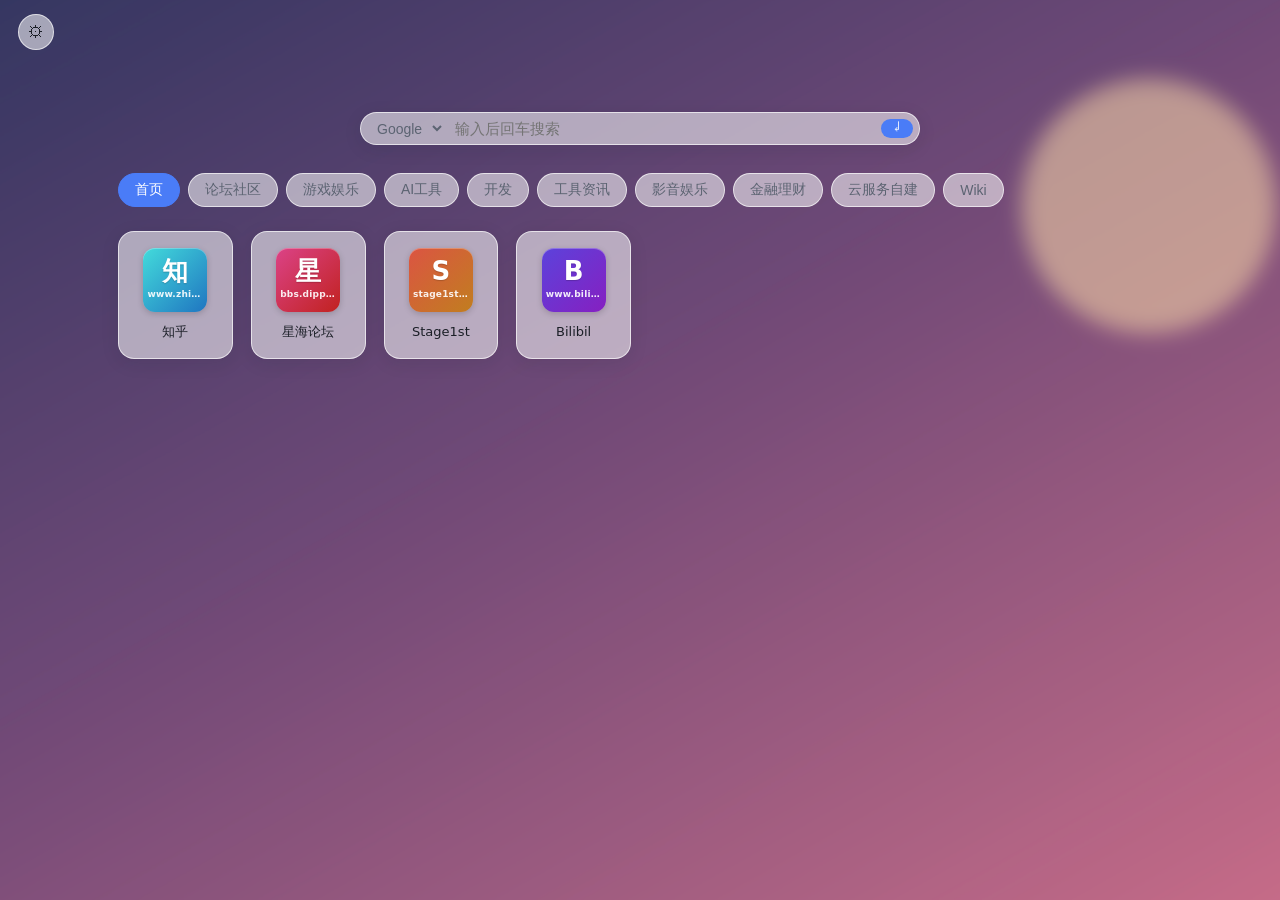
==== index.html @ 1fcb44eb "init: 纯静态个人导航页 原生 HTML + CSS + JavaScript，YAML 作单一数据源，零构建零 CDN。 首页 pinned 大图标、分类标签页、搜索引擎切换、背景与明暗主题， " ====
<!DOCTYPE html>
<html lang="zh-CN" data-theme="light">
<head>
  <meta charset="UTF-8">
  <meta name="viewport" content="width=device-width, initial-scale=1">
  <title>导航</title>
  <link rel="preconnect" href="https://api.iowen.cn">
  <link rel="icon" type="image/svg+xml" href="assets/icon/icon.svg">
  <link rel="icon" type="image/png" sizes="32x32" href="assets/icon/favicon-32x32.png">
  <link rel="icon" href="assets/icon/favicon.ico" sizes="any">
  <link rel="apple-touch-icon" href="assets/icon/apple-touch-icon.png">
  <script>
  /* 首屏绘制前定主题，深色用户不闪白；键与结构须和 js/prefs.js 保持一致 */
  (function () {
    try {
      var s = JSON.parse(localStorage.getItem('nav.settings')) || {};
      var t = s.theme || 'auto';
      if (t === 'auto') t = matchMedia('(prefers-color-scheme: dark)').matches ? 'dark' : 'light';
      document.documentElement.setAttribute('data-theme', t);
    } catch (e) { /* 隐私模式或旧数据：保持 html 上的默认值 */ }
  })();
  </script>
  <link rel="stylesheet" href="css/style.css">
</head>
<body>
  <!-- 背景层：背景图与模糊效果，由 UI 层写入 -->
  <div id="bg-layer" aria-hidden="true"></div>

  <header class="topbar">
    <button id="settings-toggle" class="chip chip--icon" type="button"
            aria-label="打开设置" aria-haspopup="dialog" aria-expanded="false">⚙</button>
  </header>

  <main class="stage">
    <form id="search-form" class="search" autocomplete="off">
      <select id="engine-select" class="engine-select" aria-label="搜索引擎"></select>
      <input id="search-input" class="search-input" type="search" placeholder="输入后回车搜索" aria-label="搜索关键词">
      <button type="submit" class="search-go" aria-label="搜索">↵</button>
    </form>

    <nav id="tabs" class="tabs" aria-label="分类"></nav>
    <!-- 不设 aria-live：切换状态已由 .tab 的 aria-current 表达 -->
    <section id="grid" class="grid"></section>
    <p id="error" class="error" hidden></p>
  </main>

  <!-- 设置浮窗：草稿式编辑，关闭时统一应用 -->
  <div id="settings-overlay" class="overlay" hidden>
    <section id="settings-panel" class="panel" role="dialog" aria-modal="true" aria-labelledby="settings-title">
      <header class="panel-head">
        <h2 id="settings-title">设置</h2>
        <button id="settings-close" class="chip chip--icon" type="button" aria-label="关闭并应用">×</button>
      </header>

      <div class="panel-body">
        <div class="field">
          <span class="field-label">背景</span>
          <div id="settings-bg" class="bg-picker"></div>
        </div>

        <div class="field field--row">
          <span class="field-label">背景模糊</span>
          <label class="switch">
            <input id="settings-blur" type="checkbox">
            <span class="switch-track" aria-hidden="true"><span class="switch-knob"></span></span>
          </label>
        </div>

        <div class="field">
          <span class="field-label">主题</span>
          <div id="settings-theme" class="seg"></div>
        </div>

        <div class="field field--row">
          <span class="field-label">数据维护</span>
          <a class="btn" href="tools/yaml-editor.html" target="_blank" rel="noopener"
             aria-label="打开数据编辑器（新标签页）"
             title="在可视化编辑器里增删改分类与网站；保存后回本页刷新即可生效">打开数据编辑器 ↗</a>
        </div>
      </div>

      <footer class="panel-foot">
        <span class="panel-hint">关闭浮窗后应用配置</span>
        <button id="settings-apply" class="btn btn--primary" type="button">应用并关闭</button>
      </footer>
    </section>
  </div>

  <script defer src="js/vendor/js-yaml.min.js"></script>
  <script defer src="js/icons.js"></script>
  <script defer src="js/data.js"></script>
  <script defer src="js/prefs.js"></script>
  <script defer src="js/ui.js"></script>
  <script defer src="js/app.js"></script>
</body>
</html>
---- css/style.css ----
/* 自制导航 · 样式层
 * 与 JS 的契约：只依赖 ui.js 输出的类名与 html[data-theme]。改观感只动本文件。
 */

:root {
  color-scheme: light; /* 原生控件跟随主题 */
  --bg: #f2f4f8;
  --fg: #1b1f27;
  --fg-dim: #5c6472;
  --card-bg: rgba(255, 255, 255, .55);
  --card-bg-hover: rgba(255, 255, 255, .78);
  --card-bg-solid: rgba(255, 255, 255, .92);
  --card-border: rgba(255, 255, 255, .65);
  --shadow: 0 4px 18px rgba(20, 25, 40, .10);
  --accent: #4a7cf7;
  --radius: 16px;
}

html[data-theme="dark"] {
  color-scheme: dark;
  --bg: #14161c;
  --fg: #e8ebf2;
  --fg-dim: #9aa3b4;
  --card-bg: rgba(30, 34, 44, .55);
  --card-bg-hover: rgba(42, 48, 60, .78);
  --card-bg-solid: rgba(26, 29, 37, .94);
  --card-border: rgba(255, 255, 255, .10);
  --shadow: 0 4px 18px rgba(0, 0, 0, .35);
  --accent: #6f96ff;
}

* { box-sizing: border-box; }

/* tooltip 悬停可能伸出视口，不允许带出横向滚动条 */
html { overflow-x: clip; }

body {
  margin: 0;
  min-height: 100vh;
  background: var(--bg);
  color: var(--fg);
  font: 15px/1.5 system-ui, -apple-system, "Segoe UI", "PingFang SC", "Microsoft YaHei", sans-serif;
  transition: background-color .2s ease;
}

/* ---------- 背景层 ---------- */
#bg-layer {
  position: fixed;
  inset: 0;
  z-index: -1;
  background-position: center;
  background-size: cover;
  background-repeat: no-repeat;
  background-color: var(--bg);
  transition: filter .3s ease;
}

/* 放大一点避免模糊后边缘露白 */
body.bg-blur #bg-layer {
  filter: blur(10px) saturate(115%);
  transform: scale(1.06);
}

/* 背景已整体模糊时，卡片/标签等再各自 backdrop-filter 是对模糊结果的重复采样，纯 GPU 浪费 */
body.bg-blur .site-card,
body.bg-blur .tab,
body.bg-blur .chip,
body.bg-blur .search {
  backdrop-filter: none;
  -webkit-backdrop-filter: none;
}

/* ---------- 顶栏 ---------- */
.topbar {
  display: flex;
  align-items: flex-start;
  padding: 14px 18px;
}

.chip {
  min-width: 36px;
  padding: 6px 12px;
  border: 1px solid var(--card-border);
  border-radius: 999px;
  background: var(--card-bg);
  backdrop-filter: blur(12px);
  -webkit-backdrop-filter: blur(12px);
  color: var(--fg);
  font-size: 14px;
  cursor: pointer;
}
.chip:hover { background: var(--card-bg-hover); }

.chip--icon {
  width: 36px;
  height: 36px;
  padding: 0;
  display: inline-flex;
  align-items: center;
  justify-content: center;
  font-size: 16px;
  line-height: 1;
}

/* ---------- 主体 ---------- */
.stage {
  max-width: 1080px;
  margin: 0 auto;
  padding: 24px 18px 56px;
}

/* ---------- 搜索框 ---------- */
.search {
  display: flex;
  gap: 8px;
  max-width: 560px;
  margin: 24px auto 28px;
  padding: 6px;
  border: 1px solid var(--card-border);
  border-radius: 999px;
  background: var(--card-bg);
  backdrop-filter: blur(14px);
  -webkit-backdrop-filter: blur(14px);
  box-shadow: var(--shadow);
}

.engine-select {
  border: 0;
  background: transparent;
  color: var(--fg-dim);
  font-size: 14px;
  padding: 0 6px;
  outline: none;
}

.search-input {
  flex: 1;
  min-width: 0;
  border: 0;
  background: transparent;
  color: var(--fg);
  font-size: 15px;
  outline: none;
}

.search-go {
  width: 32px;
  border: 0;
  border-radius: 999px;
  background: var(--accent);
  color: #fff;
  cursor: pointer;
}

/* ---------- 标签页 ---------- */
.tabs {
  display: flex;
  flex-wrap: wrap;
  gap: 8px;
  padding-bottom: 4px;
  margin-bottom: 20px;
}

.tab {
  flex: 0 0 auto;
  padding: 7px 16px;
  border: 1px solid var(--card-border);
  border-radius: 999px;
  background: var(--card-bg);
  backdrop-filter: blur(12px);
  -webkit-backdrop-filter: blur(12px);
  color: var(--fg-dim);
  font-size: 14px;
  cursor: pointer;
  white-space: nowrap;
}

.tab[aria-current="true"] {
  background: var(--accent);
  border-color: var(--accent);
  color: #fff;
}

/* ---------- 卡片网格 ---------- */
.grid {
  display: grid;
  grid-template-columns: repeat(auto-fill, minmax(148px, 1fr));
  gap: 14px;
}

.grid--pinned {
  grid-template-columns: repeat(auto-fill, minmax(104px, 1fr));
  gap: 18px;
}

.site-card {
  display: flex;
  flex-direction: column;
  align-items: center;
  gap: 10px;
  padding: 16px 10px;
  border: 1px solid var(--card-border);
  border-radius: var(--radius);
  background: var(--card-bg);
  backdrop-filter: blur(14px) saturate(140%);
  -webkit-backdrop-filter: blur(14px) saturate(140%);
  box-shadow: var(--shadow);
  color: var(--fg);
  text-decoration: none;
  position: relative;
  transition: transform .15s ease, background-color .15s ease;
}

.site-card:hover {
  transform: translateY(-3px);
  background: var(--card-bg-hover);
}

.site-icon {
  display: flex;
  align-items: center;
  justify-content: center;
  width: 32px;
  height: 32px;
}

.site-card--pinned .site-icon { width: 64px; height: 64px; }

.site-icon img {
  max-width: 100%;
  max-height: 100%;
  object-fit: contain;
}

/* 字母兜底：按 host 哈希的稳定渐变色 */
.site-tile {
  display: flex;
  flex-direction: column;
  align-items: center;
  justify-content: center;
  width: 100%;
  height: 100%;
  padding: 4px;
  border-radius: 12px;
  background: linear-gradient(135deg,
              hsl(var(--tile-hue, 220) 68% 56%),
              hsl(var(--tile-hue2, 250) 72% 44%));
  color: #fff;
  font-weight: 700;
  text-align: center;
  overflow: hidden;
  box-shadow: inset 0 1px 0 rgba(255, 255, 255, .28),
              0 2px 6px rgba(0, 0, 0, .18);
}

.site-tile__char {
  font-size: 17px;
  line-height: 1;
  text-shadow: 0 1px 1px rgba(0, 0, 0, .18);
}

.site-card--pinned .site-tile__char { font-size: 26px; }

/* 域名小字仅 64px 大图标有空间显示 */
.site-tile__sub {
  display: none;
  max-width: 100%;
  margin-top: 4px;
  font-size: 9px;
  font-weight: 600;
  letter-spacing: .2px;
  opacity: .9;
  white-space: nowrap;
  overflow: hidden;
  text-overflow: ellipsis;
}

.site-card--pinned .site-tile__sub { display: block; }

.site-name {
  max-width: 100%;
  font-size: 13px;
  color: var(--fg);
  text-align: center;
  overflow: hidden;
  text-overflow: ellipsis;
  white-space: nowrap;
}

/* 站点说明 tooltip：悬停/聚焦时浮于卡片上方 */
.site-tip {
  position: absolute;
  left: 50%;
  bottom: calc(100% + 8px);
  /* 必须显式给宽：绝对定位默认收缩，会导致文字竖排成一长条 */
  width: max-content;
  max-width: min(220px, 70vw);
  padding: 6px 10px;
  border: 1px solid var(--card-border);
  border-radius: 10px;
  background: var(--card-bg-solid);
  box-shadow: var(--shadow);
  color: var(--fg);
  font-size: 12px;
  line-height: 1.45;
  text-align: center;
  white-space: normal;
  display: none;
  pointer-events: none;
  opacity: 0;
  transform: translateX(-50%) translateY(4px);
  /* 旧浏览器不认 allow-discrete 会丢弃整条简写，故先写基础过渡再覆盖 */
  transition: opacity .15s ease, transform .15s ease;
  transition: opacity .15s ease, transform .15s ease, display .15s allow-discrete;
  z-index: 5;
}

.site-card:hover .site-tip,
.site-card:focus-within .site-tip {
  display: block;
  opacity: 1;
  transform: translateX(-50%) translateY(0);
}

/* display 翻转时的过渡起点；不支持时退化为直接显隐 */
@starting-style {
  .site-card:hover .site-tip,
  .site-card:focus-within .site-tip {
    opacity: 0;
    transform: translateX(-50%) translateY(4px);
  }
}

.empty {
  grid-column: 1 / -1;
  color: var(--fg-dim);
  font-size: 14px;
}

.error {
  margin-top: 24px;
  padding: 12px 16px;
  border: 1px solid #e05263;
  border-radius: 12px;
  background: rgba(224, 82, 99, .12);
  color: #e05263;
  font-size: 14px;
}

/* ---------- 设置浮窗 ---------- */
.overlay {
  position: fixed;
  inset: 0;
  z-index: 50;
  display: flex;
  align-items: flex-start;
  justify-content: center;
  padding: 8vh 16px 16px;
  background: rgba(10, 12, 18, .45);
  backdrop-filter: blur(2px);
  -webkit-backdrop-filter: blur(2px);
}

.overlay[hidden] { display: none; }

.panel {
  width: 100%;
  max-width: 420px;
  max-height: 80vh;
  display: flex;
  flex-direction: column;
  border: 1px solid var(--card-border);
  border-radius: 18px;
  background: var(--card-bg-solid);
  box-shadow: 0 12px 40px rgba(0, 0, 0, .28);
  overflow: hidden;
}

.panel-head {
  display: flex;
  align-items: center;
  justify-content: space-between;
  padding: 14px 16px;
  border-bottom: 1px solid var(--card-border);
}

.panel-head h2 { margin: 0; font-size: 16px; font-weight: 600; }

.panel-body {
  display: flex;
  flex-direction: column;
  gap: 20px;
  padding: 18px 16px;
  overflow-y: auto;
}

.field { display: flex; flex-direction: column; gap: 10px; }

.field--row { flex-direction: row; align-items: center; justify-content: space-between; }

.field-label { font-size: 13px; color: var(--fg-dim); }

.bg-picker {
  display: grid;
  grid-template-columns: repeat(auto-fill, minmax(88px, 1fr));
  gap: 10px;
}

.bg-thumb {
  height: 56px;
  border: 2px solid transparent;
  border-radius: 10px;
  background-size: cover;
  background-position: center;
  background-color: var(--card-border);
  cursor: pointer;
}

.bg-thumb[aria-current="true"] { border-color: var(--accent); }

.bg-hint { margin: 0; color: var(--fg-dim); font-size: 13px; }

/* 开关 */
.switch { display: inline-flex; align-items: center; cursor: pointer; }
.switch input { position: absolute; opacity: 0; width: 0; height: 0; }

.switch-track {
  position: relative;
  display: inline-block;
  width: 42px;
  height: 24px;
  border-radius: 999px;
  background: var(--card-border);
  transition: background-color .18s ease;
}

.switch-knob {
  position: absolute;
  top: 3px;
  left: 3px;
  width: 18px;
  height: 18px;
  border-radius: 50%;
  background: #fff;
  box-shadow: 0 1px 3px rgba(0, 0, 0, .3);
  transition: transform .18s ease;
}

.switch input:checked + .switch-track { background: var(--accent); }
.switch input:checked + .switch-track .switch-knob { transform: translateX(18px); }
.switch input:focus-visible + .switch-track { outline: 2px solid var(--accent); outline-offset: 2px; }

/* 主题分段控件 */
.seg {
  display: inline-flex;
  padding: 3px;
  border: 1px solid var(--card-border);
  border-radius: 999px;
  background: var(--card-bg);
}

.seg-item {
  padding: 6px 14px;
  border: 0;
  border-radius: 999px;
  background: transparent;
  color: var(--fg-dim);
  font-size: 13px;
  cursor: pointer;
}

.seg-item[aria-pressed="true"] { background: var(--accent); color: #fff; }

.panel-foot {
  display: flex;
  align-items: center;
  justify-content: space-between;
  gap: 12px;
  padding: 12px 16px;
  border-top: 1px solid var(--card-border);
}

.panel-hint { font-size: 12px; color: var(--fg-dim); }

.btn {
  padding: 8px 16px;
  border: 1px solid var(--card-border);
  border-radius: 999px;
  background: var(--card-bg);
  color: var(--fg);
  font-size: 14px;
  cursor: pointer;
}

.btn--primary {
  border-color: var(--accent);
  background: var(--accent);
  color: #fff;
}

/* 自定义控件默认没有 UA 焦点环，玻璃底上几乎看不见，键盘用户需要显式焦点 */
.tab:focus-visible,
.chip:focus-visible,
.search-go:focus-visible,
.bg-thumb:focus-visible,
.seg-item:focus-visible,
.btn:focus-visible,
.site-card:focus-visible {
  outline: 2px solid var(--accent);
  outline-offset: 2px;
}

/* ---------- 响应式 ---------- */
@media (max-width: 640px) {
  .stage { padding: 16px 12px 48px; }
  .grid { grid-template-columns: repeat(auto-fill, minmax(104px, 1fr)); gap: 10px; }
  .grid--pinned { grid-template-columns: repeat(3, 1fr); }
  .site-card { padding: 12px 8px; }
  .site-card--pinned .site-icon { width: 52px; height: 52px; }
  .overlay { padding: 4vh 12px 12px; }
  .panel { max-height: 88vh; }
}

/* 不支持 backdrop-filter 时降级为半透明纯色，保证可读性 */
@supports not ((backdrop-filter: blur(1px)) or (-webkit-backdrop-filter: blur(1px))) {
  .site-card, .tab, .chip, .search { background: var(--card-bg-hover); }
  .panel { background: var(--card-bg-solid); }
}
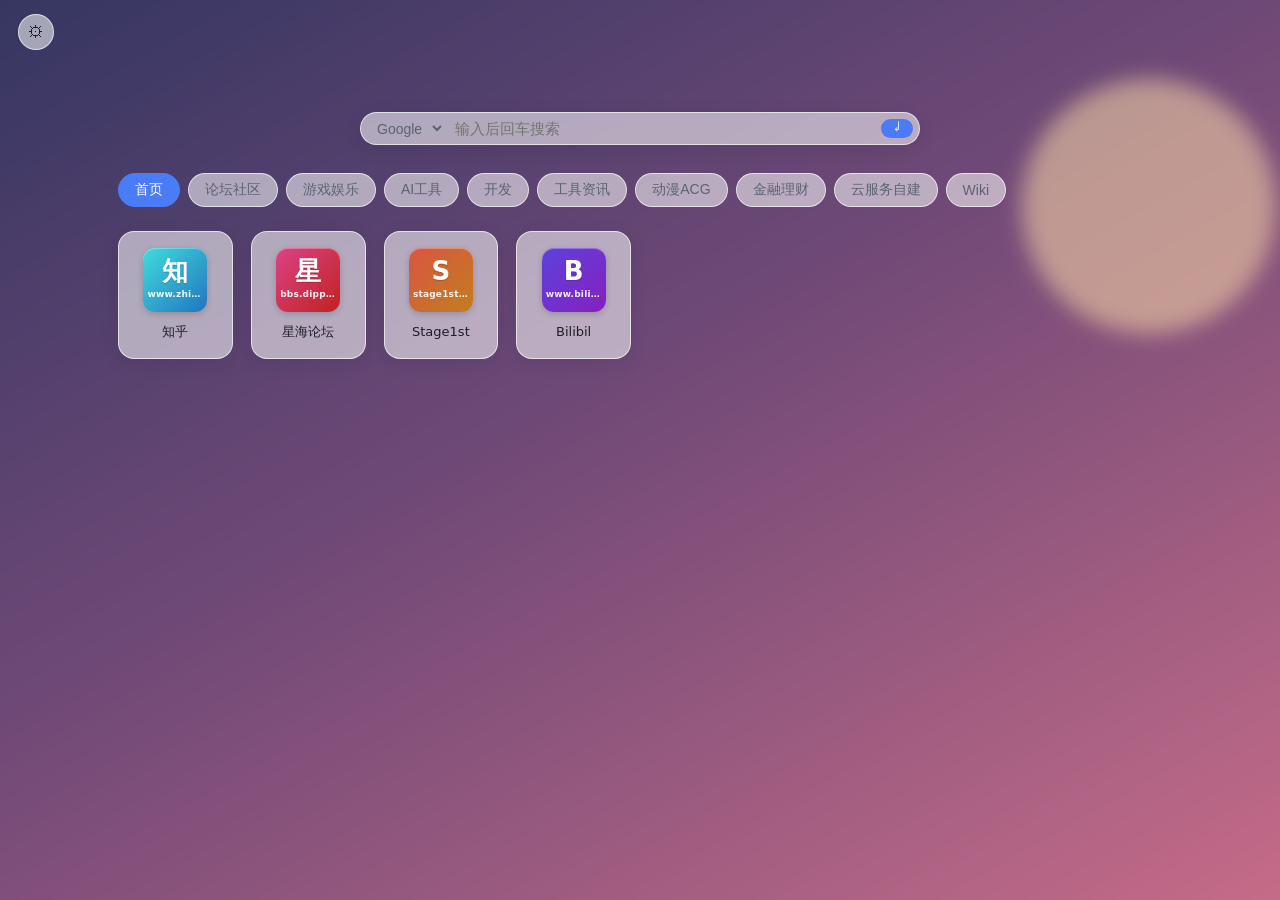
==== commit af1a817b: "feat: 滚轮切分类（FR-7.3），AI工具分类补 6 个绘画站 - #stage 上接管纵向滚轮，阈值累积 40px + 停歇锁定 220ms，防一次惯性连跳 - deltaMode 归一化成像" ====
--- a/index.html
+++ b/index.html
@@ -31,7 +31,7 @@
             aria-label="打开设置" aria-haspopup="dialog" aria-expanded="false">⚙</button>
   </header>
 
-  <main class="stage">
+  <main id="stage" class="stage">
     <form id="search-form" class="search" autocomplete="off">
       <select id="engine-select" class="engine-select" aria-label="搜索引擎"></select>
       <input id="search-input" class="search-input" type="search" placeholder="输入后回车搜索" aria-label="搜索关键词">
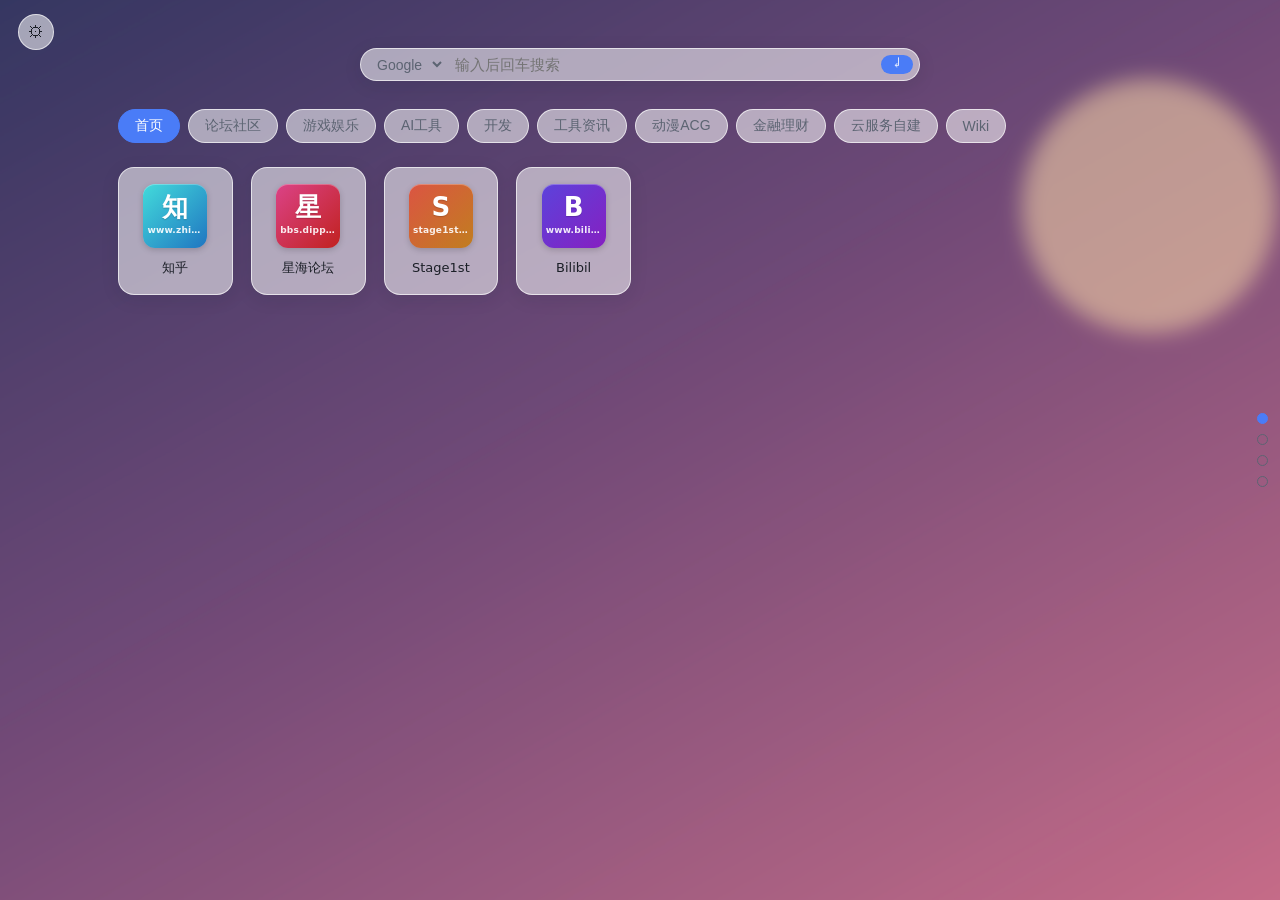
==== commit c091ccf3: "feat: 四页翻页 + 大盘云图 + 天气预报 + 台风嵌入；v1.7 流畅度走查 桌面端由单页扩展为四页 deck（滚轮/键盘/圆点整页翻动，移动端退化长页）： - FR-11 翻页层 deck." ====
--- a/index.html
+++ b/index.html
@@ -5,6 +5,7 @@
   <meta name="viewport" content="width=device-width, initial-scale=1">
   <title>导航</title>
   <link rel="preconnect" href="https://api.iowen.cn">
+  <link rel="preconnect" href="https://gateway.jrj.com">
   <link rel="icon" type="image/svg+xml" href="assets/icon/icon.svg">
   <link rel="icon" type="image/png" sizes="32x32" href="assets/icon/favicon-32x32.png">
   <link rel="icon" href="assets/icon/favicon.ico" sizes="any">
@@ -31,17 +32,74 @@
             aria-label="打开设置" aria-haspopup="dialog" aria-expanded="false">⚙</button>
   </header>
 
-  <main id="stage" class="stage">
-    <form id="search-form" class="search" autocomplete="off">
-      <select id="engine-select" class="engine-select" aria-label="搜索引擎"></select>
-      <input id="search-input" class="search-input" type="search" placeholder="输入后回车搜索" aria-label="搜索关键词">
-      <button type="submit" class="search-go" aria-label="搜索">↵</button>
-    </form>
+  <!-- 翻页圆点：由 js/deck.js 按页构建；仅桌面显示 -->
+  <nav id="dots" class="dots" aria-label="页面切换"></nav>
 
-    <nav id="tabs" class="tabs" aria-label="分类"></nav>
-    <!-- 不设 aria-live：切换状态已由 .tab 的 aria-current 表达 -->
-    <section id="grid" class="grid"></section>
-    <p id="error" class="error" hidden></p>
+  <main id="deck" class="deck">
+    <!-- 第 1 页 · 导航 -->
+    <section class="page page--nav" aria-label="网站导航" data-page="nav">
+      <div class="page__scroll" data-scroll>
+        <div id="stage" class="stage">
+          <form id="search-form" class="search" autocomplete="off">
+            <select id="engine-select" class="engine-select" aria-label="搜索引擎"></select>
+            <input id="search-input" class="search-input" type="search" placeholder="输入后回车搜索" aria-label="搜索关键词">
+            <button type="submit" class="search-go" aria-label="搜索">↵</button>
+          </form>
+
+          <nav id="tabs" class="tabs" aria-label="分类"></nav>
+          <!-- 不设 aria-live：切换状态已由 .tab 的 aria-current 表达 -->
+          <section id="grid" class="grid"></section>
+          <p id="error" class="error" hidden></p>
+        </div>
+      </div>
+    </section>
+
+    <!-- 第 2 页 · 大盘云图（数据取自金融界行情网关，见 js/market.js） -->
+    <section class="page page--market" aria-label="大盘云图" data-page="market">
+      <header class="page-head">
+        <h2 class="page-title">大盘云图</h2>
+        <nav id="market-tabs" class="tabs tabs--dim" aria-label="云图维度"></nav>
+        <span id="market-legend" class="legend" aria-hidden="true"></span>
+        <span id="market-time" class="page-meta"></span>
+        <a class="chip" href="https://summary.jrj.com.cn/dataCenter/dpyt/" target="_blank" rel="noreferrer noopener"
+           title="数据源：金融界 · 大盘云图">源站 ↗</a>
+      </header>
+      <div id="market" class="tm">
+        <p id="market-status" class="tm-status">加载中…</p>
+      </div>
+      <p id="market-error" class="error" hidden></p>
+      <div id="market-tip" class="tm-tip" role="tooltip" hidden></div>
+    </section>
+
+    <!-- 第 3 页 · 天气预报（数据源：Open-Meteo 匿名只读接口，见 js/weather.js） -->
+    <section class="page page--weather" aria-label="天气预报" data-page="weather">
+      <header class="page-head">
+        <h2 class="page-title">天气</h2>
+        <nav id="wx-tabs" class="tabs tabs--city" aria-label="天气城市"></nav>
+        <span id="weather-meta" class="page-meta"></span>
+        <button id="weather-refresh" class="chip" type="button" title="立即重新取数">刷新</button>
+      </header>
+      <div id="weather" class="wx" data-scroll>
+        <p id="weather-status" class="wx-status">加载中…</p>
+        <!-- 状态行必须留在网格外：每次渲染会整体重建 #weather-grid -->
+        <div id="weather-grid" class="wx-grid"></div>
+      </div>
+      <p id="weather-error" class="error" hidden></p>
+    </section>
+
+    <!-- 第 4 页 · 台风路径与警报（浙江省水利厅台风系统） -->
+    <section class="page page--typhoon" aria-label="台风路径与警报" data-page="typhoon">
+      <header class="page-head">
+        <h2 class="page-title">台风路径与警报</h2>
+        <span class="page-hint">地图内的滚轮归地图本身；翻页请用右侧圆点或 ↑ ↓</span>
+        <a class="chip" href="https://typhoon.slt.zj.gov.cn/" target="_blank" rel="noreferrer noopener"
+           title="数据源：浙江省水利厅 台风路径实时发布系统">新窗口打开 ↗</a>
+      </header>
+      <div class="embed">
+        <!-- src 由 js/ui.js 在首次进入本页时写入，避免打开导航页就拉一个重型 SPA -->
+        <iframe id="typhoon-frame" class="embed-frame" title="浙江省水利厅台风路径实时发布系统"></iframe>
+      </div>
+    </section>
   </main>
 
   <!-- 设置浮窗：草稿式编辑，关闭时统一应用 -->
@@ -90,6 +148,10 @@
   <script defer src="js/icons.js"></script>
   <script defer src="js/data.js"></script>
   <script defer src="js/prefs.js"></script>
+  <script defer src="js/treemap.js"></script>
+  <script defer src="js/market.js"></script>
+  <script defer src="js/weather.js"></script>
+  <script defer src="js/deck.js"></script>
   <script defer src="js/ui.js"></script>
   <script defer src="js/app.js"></script>
 </body>
--- a/css/style.css
+++ b/css/style.css
@@ -14,6 +14,8 @@
   --shadow: 0 4px 18px rgba(20, 25, 40, .10);
   --accent: #4a7cf7;
   --radius: 16px;
+  --tm-bg: #d9dde6;
+  --tm-ind-bg: rgba(255, 255, 255, .5);
 }
 
 html[data-theme="dark"] {
@@ -27,6 +29,8 @@
   --card-border: rgba(255, 255, 255, .10);
   --shadow: 0 4px 18px rgba(0, 0, 0, .35);
   --accent: #6f96ff;
+  --tm-bg: #0d0f14;
+  --tm-ind-bg: rgba(255, 255, 255, .07);
 }
 
 * { box-sizing: border-box; }
@@ -65,7 +69,10 @@
 body.bg-blur .site-card,
 body.bg-blur .tab,
 body.bg-blur .chip,
-body.bg-blur .search {
+body.bg-blur .search,
+body.bg-blur .wx-now,
+body.bg-blur .wx-air,
+body.bg-blur .wx-day {
   backdrop-filter: none;
   -webkit-backdrop-filter: none;
 }
@@ -500,6 +507,7 @@
 
 /* 自定义控件默认没有 UA 焦点环，玻璃底上几乎看不见，键盘用户需要显式焦点 */
 .tab:focus-visible,
+.dot:focus-visible,
 .chip:focus-visible,
 .search-go:focus-visible,
 .bg-thumb:focus-visible,
@@ -508,6 +516,339 @@
 .site-card:focus-visible {
   outline: 2px solid var(--accent);
   outline-offset: 2px;
+}
+
+/* ---------- 分页 deck ----------
+ * 基线（手机 / 触屏）：.deck 与 .page 都是普通文档流，行为与单页时代一致。
+ * 桌面端的 fixed + transform 布局见文末媒体查询。 */
+.deck { display: block; }
+
+.page {
+  display: flex;
+  flex-direction: column;
+  min-height: 100vh;
+}
+
+.page__scroll { flex: 1 1 auto; }
+
+.page-head {
+  display: flex;
+  flex-wrap: wrap;
+  align-items: center;
+  gap: 10px 14px;
+  padding: 14px 18px;
+}
+
+.page-title { margin: 0; font-size: 16px; font-weight: 600; }
+
+.page-meta { font-size: 12px; color: var(--fg-dim); white-space: nowrap; }
+
+/* 提示的是滚轮翻页，触屏上不存在该手势 */
+.page-hint { display: none; font-size: 12px; color: var(--fg-dim); }
+
+.dots {
+  position: fixed;
+  top: 50%;
+  right: 12px;
+  transform: translateY(-50%);
+  display: none;
+  flex-direction: column;
+  gap: 10px;
+  z-index: 30;
+}
+
+.dot {
+  width: 11px;
+  height: 11px;
+  padding: 0;
+  border: 1px solid var(--fg-dim);
+  border-radius: 50%;
+  background: transparent;
+  cursor: pointer;
+}
+
+.dot[aria-current="true"] { border-color: var(--accent); background: var(--accent); }
+.dot:hover { border-color: var(--accent); }
+
+/* ---------- 第 2 页 · 大盘云图 ---------- */
+.tabs--dim { margin: 0; padding: 0; }
+.tabs--dim .tab { padding: 5px 12px; font-size: 13px; }
+
+.legend {
+  display: flex;
+  /* 不许压缩：色块一旦被压扁，9 档刻度文字会叠到右侧的时间戳上 */
+  flex: 0 0 auto;
+  overflow: hidden;
+  border: 1px solid var(--card-border);
+  border-radius: 8px;
+  font-size: 10px;
+  line-height: 1.4;
+}
+
+.legend-band {
+  flex: 0 0 auto;
+  min-width: 34px;
+  padding: 2px 4px;
+  color: #fff;
+  text-align: center;
+  text-shadow: 0 1px 1px rgba(0, 0, 0, .5);
+}
+
+.tm {
+  position: relative;
+  flex: 1 1 auto;
+  min-height: 68vh;
+  margin: 0 18px 18px;
+  border: 1px solid var(--card-border);
+  border-radius: var(--radius);
+  background: var(--tm-bg);
+  overflow: hidden;
+}
+
+.tm-layer { position: absolute; inset: 0; }
+
+.tm-ind,
+.tm-grp,
+.tm-leaf {
+  position: absolute;
+  top: 0;
+  left: 0;
+  overflow: hidden;
+}
+
+.tm-ind { border-radius: 10px; background: var(--tm-ind-bg); }
+
+.tm-ind__bar,
+.tm-grp__bar {
+  position: absolute;
+  top: 0;
+  left: 0;
+  right: 0;
+  padding: 0 7px;
+  color: var(--fg);
+  white-space: nowrap;
+  overflow: hidden;
+  text-overflow: ellipsis;
+}
+
+.tm-ind__bar { font-size: 12px; font-weight: 600; }
+.tm-grp__bar { font-size: 11px; color: var(--fg-dim); }
+
+.tm-leaf {
+  display: flex;
+  flex-direction: column;
+  align-items: center;
+  justify-content: center;
+  border-radius: 4px;
+  color: #fff;
+  text-shadow: 0 1px 1px rgba(0, 0, 0, .45);
+  cursor: default;
+}
+
+.tm-leaf__n, .tm-leaf__v {
+  max-width: 100%;
+  padding: 0 2px;
+  overflow: hidden;
+  white-space: nowrap;
+  text-overflow: ellipsis;
+}
+
+.tm-leaf__n { font-size: 11px; line-height: 1.2; }
+.tm-leaf__v { font-size: 10px; line-height: 1.2; opacity: .92; }
+
+/* 文字按格子尺寸分级显隐：小格子只上色不排字，避免整页糊成噪点 */
+.tm-leaf__n, .tm-leaf__v { display: none; }
+.tm-leaf--named .tm-leaf__n { display: block; }
+.tm-leaf--named.tm-leaf--valued .tm-leaf__n { font-size: 12px; }
+.tm-leaf--valued .tm-leaf__v { display: block; }
+
+.tm-leaf:hover { outline: 2px solid #fff; outline-offset: -2px; }
+
+.tm-status {
+  position: absolute;
+  inset: 0;
+  display: grid;
+  place-items: center;
+  margin: 0;
+  color: var(--fg-dim);
+  font-size: 14px;
+}
+
+.tm-tip {
+  position: absolute;
+  top: 0;
+  left: 0;
+  display: flex;
+  flex-direction: column;
+  gap: 2px;
+  padding: 8px 10px;
+  border: 1px solid var(--card-border);
+  border-radius: 10px;
+  background: var(--card-bg-solid);
+  box-shadow: var(--shadow);
+  color: var(--fg);
+  font-size: 12px;
+  white-space: nowrap;
+  pointer-events: none;
+  z-index: 6;
+}
+
+.tm-tip[hidden] { display: none; }
+.tm-tip__title { font-weight: 700; }
+
+/* ---------- 第 3 页 · 天气 ---------- */
+/* 城市标签：名称 + 当前温度角标，一眼并览三城（复用 .tab 体系） */
+.tabs--city { margin: 0; padding: 0; }
+.tabs--city .tab {
+  display: flex;
+  align-items: baseline;
+  gap: 6px;
+  padding: 5px 12px;
+  font-size: 13px;
+}
+
+.tab__wx {
+  font-size: 11px;
+  opacity: .75;
+  font-variant-numeric: tabular-nums;
+}
+.tab[aria-current="true"] .tab__wx { opacity: .9; }
+
+.wx {
+  display: flex;
+  flex-direction: column;
+  gap: 14px;
+  flex: 1 1 auto;
+  margin: 0 18px 18px;
+}
+
+.wx-status { margin: 0; padding: 20px 4px; color: var(--fg-dim); font-size: 14px; }
+
+.wx-grid {
+  display: grid;
+  grid-template-columns: minmax(230px, 1.1fr) minmax(190px, .9fr);
+  gap: 14px;
+  align-content: start;
+}
+
+/* 天气分组只驱动一条侧栏强调色，卡片本体仍是统一玻璃底 */
+.wx--clear { --wx-accent: #e8a33d; }
+.wx--cloud { --wx-accent: #8f9bb0; }
+.wx--fog, .wx--drizzle { --wx-accent: #7fa8c9; }
+.wx--rain, .wx--showers { --wx-accent: var(--accent); }
+.wx--snow { --wx-accent: #9fd8ef; }
+.wx--thunder { --wx-accent: #7d4ea8; }
+
+.wx-now, .wx-air {
+  position: relative;
+  display: flex;
+  flex-direction: column;
+  gap: 4px;
+  padding: 18px 20px 18px 24px;
+  border: 1px solid var(--card-border);
+  border-radius: var(--radius);
+  background: var(--card-bg);
+  backdrop-filter: blur(14px) saturate(140%);
+  -webkit-backdrop-filter: blur(14px) saturate(140%);
+  box-shadow: var(--shadow);
+  overflow: hidden;
+}
+
+.wx-now::before, .wx-air::before {
+  content: '';
+  position: absolute;
+  inset: 0 auto 0 0;
+  width: 4px;
+  background: var(--wx-accent, var(--accent));
+}
+.wx-air::before { background: var(--aqi, var(--wx-accent, var(--accent))); }
+
+.wx-now__temp { font-size: 54px; line-height: 1.05; font-weight: 700; }
+.wx-now__cond { font-size: 16px; color: var(--fg-dim); }
+
+.wx-facts {
+  display: grid;
+  grid-template-columns: auto 1fr auto 1fr;
+  gap: 4px 10px;
+  margin: 10px 0 0;
+  font-size: 13px;
+}
+.wx-facts__k { color: var(--fg-dim); }
+.wx-facts__v { text-align: right; font-variant-numeric: tabular-nums; }
+
+.wx-air { justify-content: center; }
+.wx-air__num { font-size: 42px; line-height: 1.05; font-weight: 700; color: var(--aqi); }
+.wx-air__band { font-size: 15px; color: var(--aqi); }
+.wx-air__sub { margin-top: 6px; font-size: 12px; color: var(--fg-dim); }
+
+.aqi--good { --aqi: #2e9e5b; }
+.aqi--moderate { --aqi: #c08a1e; }
+.aqi--usg { --aqi: #d9772a; }
+.aqi--unhealthy { --aqi: #c8403f; }
+.aqi--very { --aqi: #7d4ea8; }
+.aqi--hazardous { --aqi: #8c3a4a; }
+
+.wx-days {
+  grid-column: 1 / -1;
+  display: flex;
+  flex-direction: column;
+  gap: 6px;
+  margin: 0;
+  padding: 0;
+  list-style: none;
+}
+
+.wx-day {
+  display: grid;
+  grid-template-columns: 56px minmax(70px, 1fr) minmax(90px, 150px) 104px;
+  align-items: center;
+  gap: 12px;
+  padding: 9px 14px;
+  border: 1px solid var(--card-border);
+  border-radius: 12px;
+  background: var(--card-bg);
+  backdrop-filter: blur(12px);
+  -webkit-backdrop-filter: blur(12px);
+  box-shadow: var(--shadow);
+}
+
+.wx-day__label { font-size: 13px; font-weight: 600; }
+.wx-day__cond { font-size: 13px; color: var(--fg-dim); }
+.wx-day__temp { font-size: 13px; text-align: right; font-variant-numeric: tabular-nums; }
+
+.wx-day__rain {
+  position: relative;
+  display: flex;
+  align-items: center;
+  height: 18px;
+  border-radius: 9px;
+  background: var(--card-border);
+  overflow: hidden;
+}
+.wx-day__rain i {
+  position: absolute;
+  inset: 0 auto 0 0;
+  background: var(--wx-accent, var(--accent));
+  opacity: .5;
+}
+.wx-day__rain-text { position: relative; padding-left: 8px; font-size: 11px; }
+
+/* ---------- 第 4 页 · 台风嵌入 ---------- */
+.embed {
+  flex: 1 1 auto;
+  min-height: 78vh;
+  margin: 0 18px 18px;
+  border: 1px solid var(--card-border);
+  border-radius: var(--radius);
+  background: var(--card-bg-solid);
+  overflow: hidden;
+}
+
+.embed-frame {
+  display: block;
+  width: 100%;
+  height: 100%;
+  border: 0;
 }
 
 /* ---------- 响应式 ---------- */
@@ -519,10 +860,60 @@
   .site-card--pinned .site-icon { width: 52px; height: 52px; }
   .overlay { padding: 4vh 12px 12px; }
   .panel { max-height: 88vh; }
+  .wx { margin: 0 12px 12px; }
+  .wx-grid { grid-template-columns: 1fr; }
+  .wx-now, .wx-air { grid-column: 1; }
+  .wx-now__temp { font-size: 44px; }
+  .wx-day { grid-template-columns: 46px minmax(52px, 1fr) minmax(64px, 100px) 86px; gap: 8px; padding: 8px 10px; }
+}
+
+/* 桌面端才启用整页翻页。该条件与 js/deck.js 的 DESKTOP 字符串是同一份契约，改一处必须改两处；
+ * 用 hover/pointer 特性而不是纯宽度，是为了把「窄窗口桌面浏览器」与「横屏平板」区分开。 */
+@media (min-width: 861px) and (hover: hover) and (pointer: fine) {
+  html, body { height: 100%; }
+  body { overflow: hidden; }
+
+  .topbar {
+    position: fixed;
+    top: 0;
+    left: 0;
+    z-index: 40;
+    /* 齿轮以外的区域不吃滚轮，否则那条横带会挡住整页翻页 */
+    pointer-events: none;
+  }
+  .topbar .chip { pointer-events: auto; }
+
+  .deck {
+    position: fixed;
+    inset: 0;
+    transition: transform .52s cubic-bezier(.4, 0, .2, 1);
+  }
+  .deck--instant { transition: none; }
+
+  .page { height: 100vh; min-height: 0; overflow: hidden; }
+
+  /* 内容超高时页内自滚，滚到底才由 deck 翻页 */
+  .page__scroll { overflow-y: auto; overscroll-behavior: contain; }
+
+  .page-head { padding-left: 62px; }  /* 让开左上角齿轮 */
+  .page-meta { margin-left: auto; }    /* 桌面端行内有空间，更新时间靠右；窄屏靠换行自然排布 */
+  .page-hint { display: inline; }
+  .dots { display: flex; }
+
+  .tm, .embed { min-height: 0; }
+
+  /* 天气卡较多时页内自滚，滚到底才翻页（FR-11.5） */
+  .wx { min-height: 0; overflow-y: auto; overscroll-behavior: contain; }
+
+  /* 右侧留一条给翻页圆点的通道：否则圆点会压在云图右缘和台风网自带的工具条上 */
+  .page--market .tm,
+  .page--weather .wx,
+  .page--typhoon .embed { margin-right: 34px; }
 }
 
 /* 不支持 backdrop-filter 时降级为半透明纯色，保证可读性 */
 @supports not ((backdrop-filter: blur(1px)) or (-webkit-backdrop-filter: blur(1px))) {
-  .site-card, .tab, .chip, .search { background: var(--card-bg-hover); }
+  .site-card, .tab, .chip, .search,
+  .wx-now, .wx-air, .wx-day { background: var(--card-bg-hover); }
   .panel { background: var(--card-bg-solid); }
 }
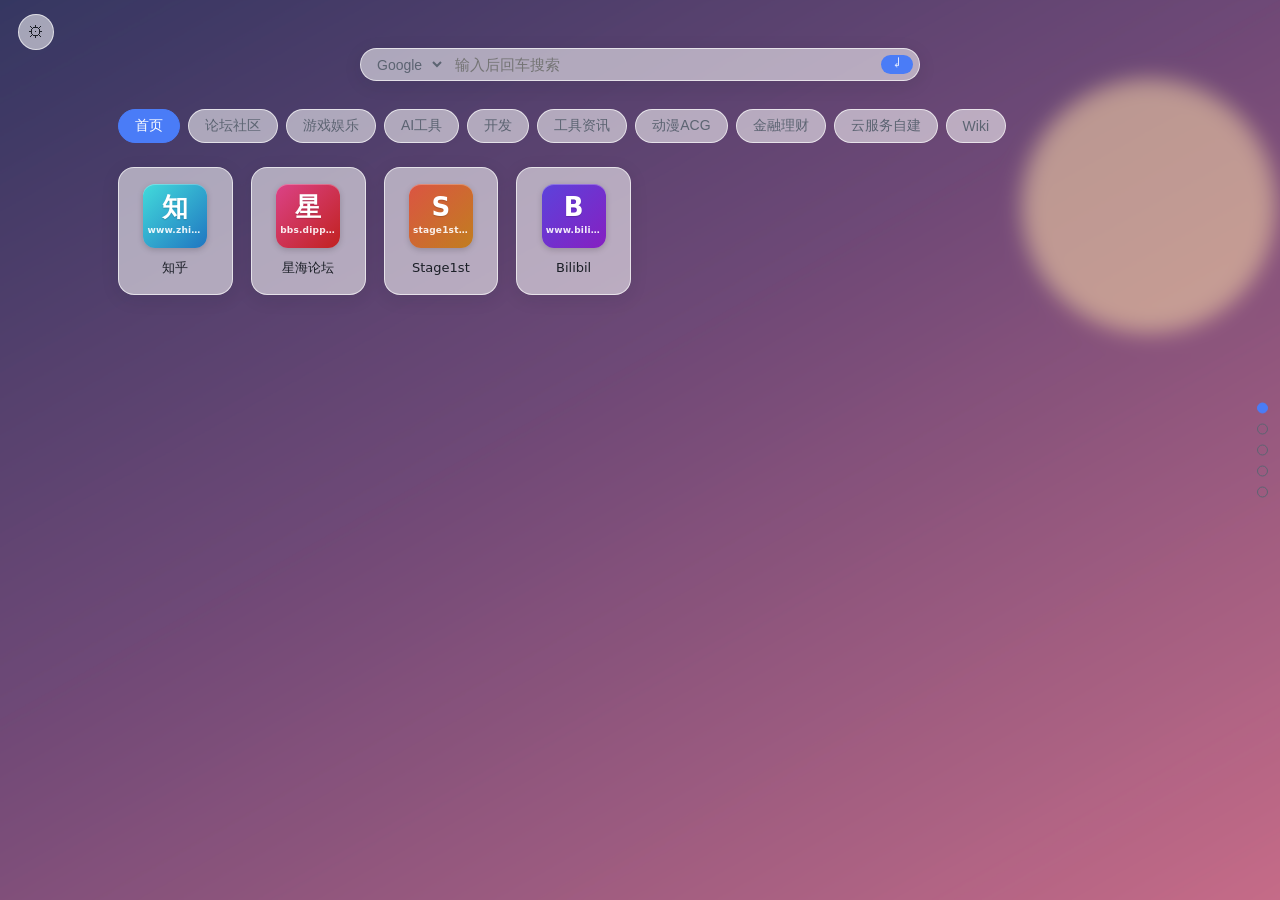
==== commit 83c03413: "添加投资日历功能" ====
--- a/index.html
+++ b/index.html
@@ -6,6 +6,8 @@
   <title>导航</title>
   <link rel="preconnect" href="https://api.iowen.cn">
   <link rel="preconnect" href="https://gateway.jrj.com">
+  <link rel="preconnect" href="https://60s.viki.moe">
+  <link rel="preconnect" href="https://datacenter-web.eastmoney.com">
   <link rel="icon" type="image/svg+xml" href="assets/icon/icon.svg">
   <link rel="icon" type="image/png" sizes="32x32" href="assets/icon/favicon-32x32.png">
   <link rel="icon" href="assets/icon/favicon.ico" sizes="any">
@@ -37,9 +39,9 @@
 
   <main id="deck" class="deck">
     <!-- 第 1 页 · 导航 -->
-    <section class="page page--nav" aria-label="网站导航" data-page="nav">
+    <section class="page page--nav" aria-label="网站导航">
       <div class="page__scroll" data-scroll>
-        <div id="stage" class="stage">
+        <div class="stage">
           <form id="search-form" class="search" autocomplete="off">
             <select id="engine-select" class="engine-select" aria-label="搜索引擎"></select>
             <input id="search-input" class="search-input" type="search" placeholder="输入后回车搜索" aria-label="搜索关键词">
@@ -55,7 +57,7 @@
     </section>
 
     <!-- 第 2 页 · 大盘云图（数据取自金融界行情网关，见 js/market.js） -->
-    <section class="page page--market" aria-label="大盘云图" data-page="market">
+    <section class="page page--market" aria-label="大盘云图">
       <header class="page-head">
         <h2 class="page-title">大盘云图</h2>
         <nav id="market-tabs" class="tabs tabs--dim" aria-label="云图维度"></nav>
@@ -72,14 +74,14 @@
     </section>
 
     <!-- 第 3 页 · 天气预报（数据源：Open-Meteo 匿名只读接口，见 js/weather.js） -->
-    <section class="page page--weather" aria-label="天气预报" data-page="weather">
+    <section class="page page--weather" aria-label="天气预报">
       <header class="page-head">
         <h2 class="page-title">天气</h2>
         <nav id="wx-tabs" class="tabs tabs--city" aria-label="天气城市"></nav>
         <span id="weather-meta" class="page-meta"></span>
         <button id="weather-refresh" class="chip" type="button" title="立即重新取数">刷新</button>
       </header>
-      <div id="weather" class="wx" data-scroll>
+      <div class="wx" data-scroll>
         <p id="weather-status" class="wx-status">加载中…</p>
         <!-- 状态行必须留在网格外：每次渲染会整体重建 #weather-grid -->
         <div id="weather-grid" class="wx-grid"></div>
@@ -88,7 +90,7 @@
     </section>
 
     <!-- 第 4 页 · 台风路径与警报（浙江省水利厅台风系统） -->
-    <section class="page page--typhoon" aria-label="台风路径与警报" data-page="typhoon">
+    <section class="page page--typhoon" aria-label="台风路径与警报">
       <header class="page-head">
         <h2 class="page-title">台风路径与警报</h2>
         <span class="page-hint">地图内的滚轮归地图本身；翻页请用右侧圆点或 ↑ ↓</span>
@@ -99,6 +101,29 @@
         <!-- src 由 js/ui.js 在首次进入本页时写入，避免打开导航页就拉一个重型 SPA -->
         <iframe id="typhoon-frame" class="embed-frame" title="浙江省水利厅台风路径实时发布系统"></iframe>
       </div>
+    </section>
+
+    <!-- 第 5 页 · 投资日历（数据源：东方财富数据中心，浏览器直连，见 js/calendar.js） -->
+    <section class="page page--calendar" aria-label="投资日历">
+      <header class="page-head">
+        <h2 class="page-title">投资日历</h2>
+        <div class="cal-nav">
+          <button id="cal-prev" class="chip chip--icon" type="button" title="前一天" aria-label="前一天">‹</button>
+          <span id="cal-date" class="cal-date">----</span>
+          <span id="cal-weekday" class="cal-weekday"></span>
+          <button id="cal-next" class="chip chip--icon" type="button" title="后一天" aria-label="后一天">›</button>
+          <button id="cal-today" class="chip" type="button" title="回到今天">今天</button>
+        </div>
+        <span id="calendar-meta" class="page-meta"></span>
+        <button id="calendar-refresh" class="chip" type="button" title="跳过缓存立即取数">刷新</button>
+        <a class="chip" href="https://data.eastmoney.com/xg/xg/calendar.html" target="_blank" rel="noreferrer noopener"
+           title="数据源：东方财富数据中心 · 新股/转债日历">源站 ↗</a>
+      </header>
+      <div class="cal" data-scroll>
+        <p id="calendar-status" class="cal-status">加载中…</p>
+        <div id="cal-events" class="cal-events"></div>
+      </div>
+      <p id="calendar-error" class="error" hidden></p>
     </section>
   </main>
 
@@ -151,6 +176,8 @@
   <script defer src="js/treemap.js"></script>
   <script defer src="js/market.js"></script>
   <script defer src="js/weather.js"></script>
+  <script defer src="js/oil.js"></script>
+  <script defer src="js/calendar.js"></script>
   <script defer src="js/deck.js"></script>
   <script defer src="js/ui.js"></script>
   <script defer src="js/app.js"></script>
--- a/css/style.css
+++ b/css/style.css
@@ -72,7 +72,7 @@
 body.bg-blur .search,
 body.bg-blur .wx-now,
 body.bg-blur .wx-air,
-body.bg-blur .wx-day {
+body.bg-blur .wx-chart {
   backdrop-filter: none;
   -webkit-backdrop-filter: none;
 }
@@ -268,7 +268,7 @@
 
 .site-card--pinned .site-tile__char { font-size: 26px; }
 
-/* 域名小字仅 64px 大图标有空间显示 */
+/* 域名小字只在首页大图标卡片里显示（窄屏 52px 下也显示，故按 --pinned 判定而非按尺寸） */
 .site-tile__sub {
   display: none;
   max-width: 100%;
@@ -788,50 +788,136 @@
 .aqi--very { --aqi: #7d4ea8; }
 .aqi--hazardous { --aqi: #8c3a4a; }
 
-.wx-days {
+/* ---------- 七日温度柱状图 ---------- */
+.wx-chart {
   grid-column: 1 / -1;
   display: flex;
   flex-direction: column;
-  gap: 6px;
-  margin: 0;
-  padding: 0;
-  list-style: none;
-}
-
-.wx-day {
-  display: grid;
-  grid-template-columns: 56px minmax(70px, 1fr) minmax(90px, 150px) 104px;
-  align-items: center;
-  gap: 12px;
-  padding: 9px 14px;
-  border: 1px solid var(--card-border);
-  border-radius: 12px;
+  gap: 0;
+  padding: 14px 16px 12px;
+  border: 1px solid var(--card-border);
+  border-radius: var(--radius);
   background: var(--card-bg);
   backdrop-filter: blur(12px);
   -webkit-backdrop-filter: blur(12px);
   box-shadow: var(--shadow);
 }
 
-.wx-day__label { font-size: 13px; font-weight: 600; }
-.wx-day__cond { font-size: 13px; color: var(--fg-dim); }
-.wx-day__temp { font-size: 13px; text-align: right; font-variant-numeric: tabular-nums; }
-
-.wx-day__rain {
+.wx-chart__bars {
+  display: flex;
+  align-items: end;
+  gap: 6px;
+  height: 120px;
   position: relative;
-  display: flex;
+}
+
+.wx-chart__col {
+  flex: 1 1 0;
+  display: flex;
+  flex-direction: column;
   align-items: center;
-  height: 18px;
-  border-radius: 9px;
-  background: var(--card-border);
-  overflow: hidden;
-}
-.wx-day__rain i {
+  justify-content: end;
+  height: 100%;
+  position: relative;
+}
+
+.wx-chart__max,
+.wx-chart__min {
+  font-size: 11px;
+  font-weight: 600;
+  color: var(--fg);
+  font-variant-numeric: tabular-nums;
+  line-height: 1;
+}
+.wx-chart__max { margin-bottom: 3px; }
+.wx-chart__min { margin-top: 3px; color: var(--fg-dim); }
+
+.wx-chart__bar {
+  width: 70%;
+  max-width: 36px;
+  min-height: 8px;
+  border-radius: 6px;
+  background: var(--wx-accent, var(--accent));
+  transition: height .3s ease, bottom .3s ease;
+}
+
+.wx-chart__labels {
+  display: flex;
+  gap: 6px;
+  margin-top: 8px;
+}
+
+.wx-chart__label {
+  flex: 1 1 0;
+  text-align: center;
+  display: flex;
+  flex-direction: column;
+  gap: 1px;
+}
+
+.wx-chart__day { font-size: 12px; font-weight: 600; }
+.wx-chart__cond { font-size: 11px; color: var(--fg-dim); white-space: nowrap; overflow: hidden; text-overflow: ellipsis; }
+.wx-chart__rain { font-size: 10px; color: var(--wx-accent, var(--accent)); opacity: .85; }
+
+/* ---------- 当地油价（数据源见 js/oil.js） ---------- */
+
+.wx-oil {
+  position: relative;
+  grid-column: 1 / -1;
+  display: flex;
+  flex-direction: column;
+  gap: 10px;
+  padding: 16px 20px 14px 24px;
+  border: 1px solid var(--card-border);
+  border-radius: var(--radius);
+  background: var(--card-bg);
+  backdrop-filter: blur(14px) saturate(140%);
+  -webkit-backdrop-filter: blur(14px) saturate(140%);
+  box-shadow: var(--shadow);
+  overflow: hidden;
+}
+
+.wx-oil::before {
+  content: '';
   position: absolute;
   inset: 0 auto 0 0;
+  width: 4px;
   background: var(--wx-accent, var(--accent));
-  opacity: .5;
-}
-.wx-day__rain-text { position: relative; padding-left: 8px; font-size: 11px; }
+}
+
+.wx-oil__head { font-size: 13px; color: var(--fg-dim); }
+
+.wx-oil__grid {
+  display: grid;
+  grid-template-columns: repeat(4, minmax(0, 1fr));
+  gap: 10px 14px;
+}
+
+.wx-oil__item { display: flex; flex-direction: column; gap: 2px; }
+.wx-oil__k { font-size: 12px; color: var(--fg-dim); }
+.wx-oil__v { font-size: 22px; font-weight: 700; line-height: 1.1; font-variant-numeric: tabular-nums; }
+
+.wx-oil__next {
+  display: flex;
+  align-items: center;
+  flex-wrap: wrap;
+  gap: 8px;
+  margin: 0;
+  font-size: 13px;
+}
+
+.wx-oil__date { font-weight: 600; font-variant-numeric: tabular-nums; }
+.wx-oil__range { font-size: 12px; color: var(--fg-dim); }
+.wx-oil__upd { font-size: 11px; color: var(--fg-dim); opacity: .75; }
+
+/* 国内习惯：涨价红、降价绿、搁浅灰 */
+.wx-oil__dir { padding: 1px 8px; border-radius: 999px; font-size: 12px; }
+.wx-oil__dir--up { background: rgba(200, 64, 63, .16); color: #c8403f; }
+.wx-oil__dir--down { background: rgba(46, 158, 91, .18); color: #2e9e5b; }
+.wx-oil__dir--flat { background: rgba(143, 155, 176, .2); color: var(--fg-dim); }
+
+html[data-theme="dark"] .wx-oil__dir--up { color: #ff7a76; }
+html[data-theme="dark"] .wx-oil__dir--down { color: #63d694; }
 
 /* ---------- 第 4 页 · 台风嵌入 ---------- */
 .embed {
@@ -850,6 +936,65 @@
   height: 100%;
   border: 0;
 }
+
+/* ---------- 第 5 页 · 投资日历 ---------- */
+.cal-nav { display: flex; align-items: center; gap: 8px; }
+.chip:disabled { opacity: .35; cursor: default; }
+.chip:disabled:hover { background: var(--card-bg); }
+.cal-date { font-size: 15px; font-weight: 600; font-variant-numeric: tabular-nums; }
+.cal-weekday { font-size: 12px; color: var(--fg-dim); }
+
+.cal {
+  display: flex;
+  flex-direction: column;
+  gap: 12px;
+  flex: 1 1 auto;
+  margin: 0 18px 18px;
+}
+
+.cal-status { margin: 0; padding: 20px 4px; color: var(--fg-dim); font-size: 14px; }
+
+.cal-events { display: flex; flex-direction: column; gap: 12px; }
+
+.cal-group {
+  padding: 12px 16px;
+  border: 1px solid var(--card-border);
+  border-radius: var(--radius);
+  background: var(--card-bg);
+  backdrop-filter: blur(12px);
+  -webkit-backdrop-filter: blur(12px);
+  box-shadow: var(--shadow);
+}
+
+.cal-group__head { display: flex; align-items: center; gap: 8px; margin-bottom: 8px; font-size: 13px; font-weight: 600; }
+.cal-group__dot { width: 9px; height: 9px; border-radius: 50%; flex: none; }
+.cal-group__count { margin-left: auto; font-size: 12px; font-weight: 400; color: var(--fg-dim); }
+
+.cal-items {
+  display: grid;
+  grid-template-columns: repeat(auto-fill, minmax(190px, 1fr));
+  gap: 5px 16px;
+}
+
+.cal-item { font-size: 13px; overflow: hidden; }
+.cal-item a { display: block; color: inherit; text-decoration: none; white-space: nowrap; overflow: hidden; text-overflow: ellipsis; }
+.cal-item a:hover { color: var(--accent); text-decoration: underline; }
+.cal-item__code { margin-right: 6px; font-size: 12px; color: var(--fg-dim); font-variant-numeric: tabular-nums; }
+
+.cal-rest {
+  display: flex;
+  align-items: center;
+  gap: 10px;
+  padding: 16px 20px;
+  border: 1px solid var(--card-border);
+  border-radius: var(--radius);
+  background: var(--card-bg);
+  color: var(--fg-dim);
+  font-size: 14px;
+}
+.cal-rest__icon { font-size: 16px; line-height: 1; }
+.cal-rest__main { display: block; }
+.cal-rest__sub { display: block; font-size: 12px; opacity: .8; }
 
 /* ---------- 响应式 ---------- */
 @media (max-width: 640px) {
@@ -864,7 +1009,12 @@
   .wx-grid { grid-template-columns: 1fr; }
   .wx-now, .wx-air { grid-column: 1; }
   .wx-now__temp { font-size: 44px; }
-  .wx-day { grid-template-columns: 46px minmax(52px, 1fr) minmax(64px, 100px) 86px; gap: 8px; padding: 8px 10px; }
+  .wx-chart__bars { height: 90px; }
+  .wx-chart__max, .wx-chart__min { font-size: 10px; }
+  .wx-chart__day { font-size: 11px; }
+  .wx-chart__cond { font-size: 10px; }
+  .cal { margin: 0 12px 12px; }
+  .cal-items { grid-template-columns: 1fr; }
 }
 
 /* 桌面端才启用整页翻页。该条件与 js/deck.js 的 DESKTOP 字符串是同一份契约，改一处必须改两处；
@@ -902,18 +1052,19 @@
 
   .tm, .embed { min-height: 0; }
 
-  /* 天气卡较多时页内自滚，滚到底才翻页（FR-11.5） */
-  .wx { min-height: 0; overflow-y: auto; overscroll-behavior: contain; }
+  /* 天气卡较多时页内自滚，滚到底才翻页（FR-11.5）；日历事件多时同理 */
+  .wx, .cal { min-height: 0; overflow-y: auto; overscroll-behavior: contain; }
 
   /* 右侧留一条给翻页圆点的通道：否则圆点会压在云图右缘和台风网自带的工具条上 */
   .page--market .tm,
   .page--weather .wx,
-  .page--typhoon .embed { margin-right: 34px; }
+  .page--typhoon .embed,
+  .page--calendar .cal { margin-right: 34px; }
 }
 
 /* 不支持 backdrop-filter 时降级为半透明纯色，保证可读性 */
 @supports not ((backdrop-filter: blur(1px)) or (-webkit-backdrop-filter: blur(1px))) {
   .site-card, .tab, .chip, .search,
-  .wx-now, .wx-air, .wx-day { background: var(--card-bg-hover); }
+  .wx-now, .wx-air, .wx-chart, .cal-group, .cal-rest { background: var(--card-bg-hover); }
   .panel { background: var(--card-bg-solid); }
 }
